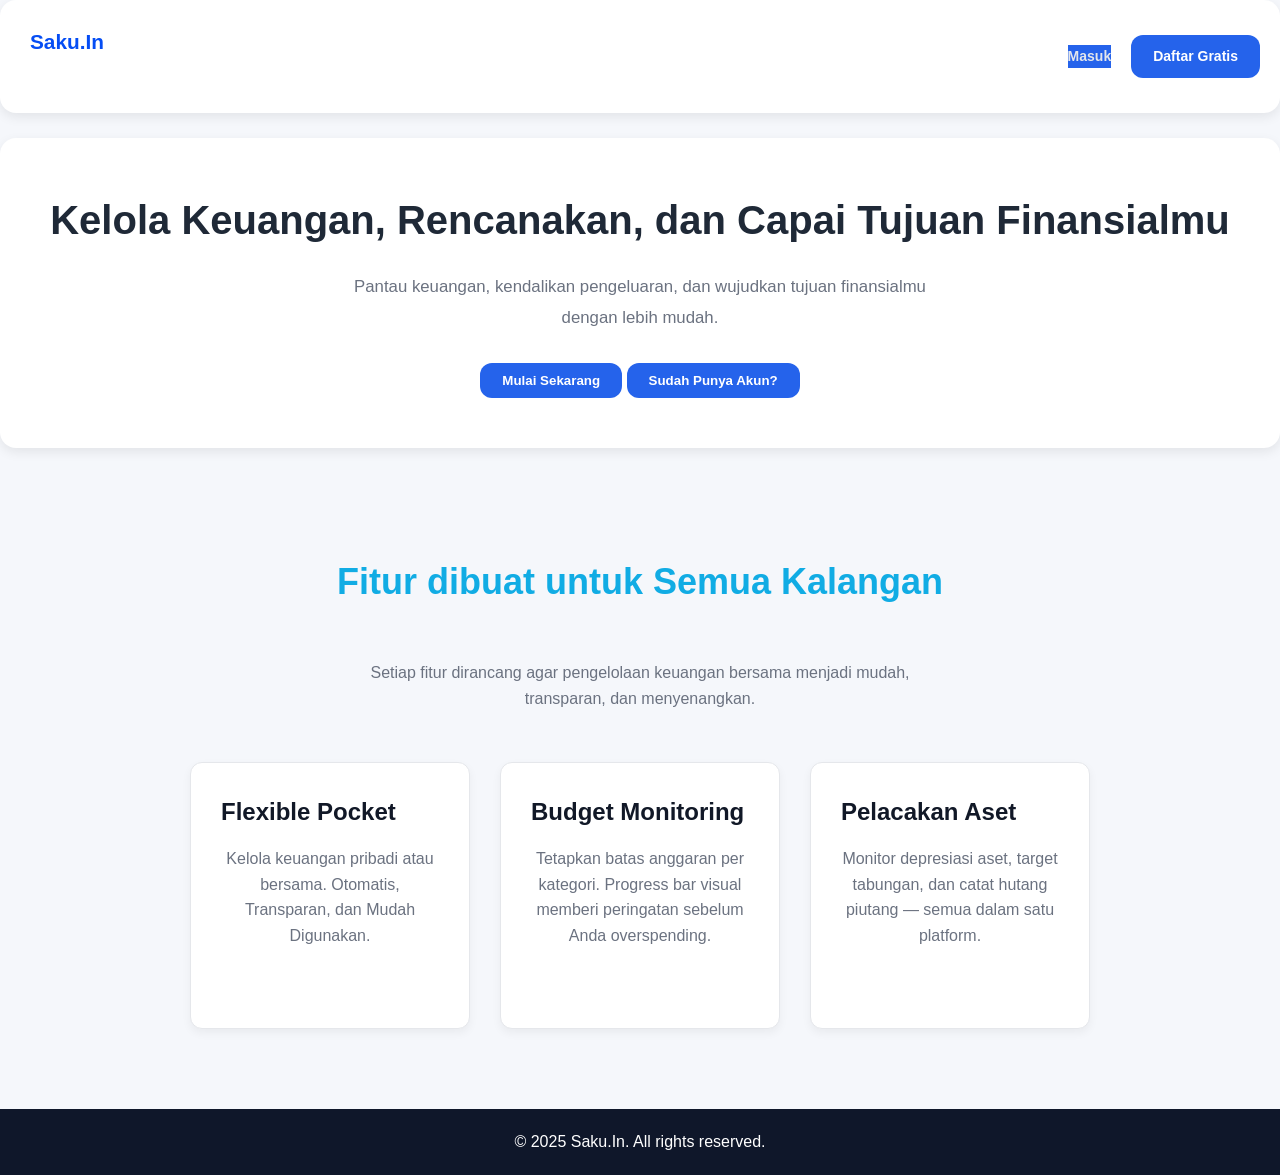
==== bp_pages/index.html @ 8714f8ba "rename file" ====
<!DOCTYPE html>
<html lang="en">
<head>
    <meta charset="UTF-8">
    <meta name="viewport" content="width=device-width, initial-scale=1.0">
    <title>Saku.In - Budget Planner</title>
    <link rel="stylesheet" href="../css/style.css"/>
</head>
<body>
    <header class="navbar">
        <h1 class="logo">Saku.In</h1>
        <nav class="cta">
            <a href="../bp_pages/1-login.html" class="btn-primary">Masuk</a>
            <a href="../bp_pages/1-login.html" class="btn-secondary">Daftar Gratis</a>
        </nav>
    </header>
    <main>
        <section class="hero">
            <h1>Kelola Keuangan, Rencanakan, dan Capai Tujuan Finansialmu </h1>
            <p class="detail-info"
            >
            Pantau keuangan, kendalikan pengeluaran, dan wujudkan tujuan finansialmu dengan lebih mudah.
        </p>
            <button class="btn-primary">Mulai Sekarang</button>
            <button>Sudah Punya Akun?</button>
            <br>
        </section>

        <section class="features">
            <h2>Fitur dibuat untuk Semua Kalangan</h2>
            <p>Setiap fitur dirancang agar pengelolaan keuangan bersama menjadi mudah, transparan, dan menyenangkan.</p>
            <div class="feature-container">
                <article>
                    <h3>Flexible Pocket</h3>
                    <p>Kelola keuangan pribadi atau bersama. Otomatis, Transparan, dan Mudah Digunakan.</p>
                </article>
                <article>
                    <h3>Budget Monitoring</h3>
                    <p>Tetapkan batas anggaran per kategori. Progress bar visual memberi peringatan sebelum Anda overspending.</p>
                </article>
                <article>
                    <h3>Pelacakan Aset</h3>
                    <p>Monitor depresiasi aset, target tabungan, dan catat hutang piutang — semua dalam satu platform.</p>
                </article>
            </div>
        </section>
    </main>
        <footer>
            <p>&copy; 2025 Saku.In. All rights reserved.</p>
        </footer>
</body>
</html>
---- css/style.css ----
* {
    margin: 0;
    padding: 0;
    box-sizing: border-box;     
}

body {
    font-family: 'Plus Jakarta Sans', Tahoma, Geneva, Verdana, sans-serif;
    background-color: #122046;
    color:#0f172a;
}

.navbar {
    display: flex;
    justify-content: space-between;
    align-items: center;
    padding: 20px 60px;
}

.cta {
    display: flex;
    align-items: center;
    gap: 20px;
}

.cta a {
    text-decoration: none;
    font-weight: 600;
}

.cta a:hover {
    color: #2563eb;
    font-weight: bold;
}

.cta a:first-child {
    color: #e3e6ec;
}   

.btn-primary {
    color: white;
}

.btn-primary:hover {
    color: #1d4ed8;
    font-weight: bold;
}

.btn-secondary {
    background: #2563eb;
    color: #f5f5f7;
    padding: 10px 22px;
    border-radius: 12px;
    transition: 0.3s;
}

.btn-secondary:hover {
    background: #1d4ed8;
    color: #f5f5f7;
    font-weight: bold;
}

.logo {
    margin: 0;
    font-size: 30px;
    font-weight: bold;
    color: #054df4;
}

.cta {
    list-style: none;
    display: flex;
    gap: 20px;
}

.cta a {
    text-decoration: none;
    color: #ffffff;
    font-size: 14px;
}

.cta a:hover {
    color: #2563eb;
    font-weight: bold;
}

.hero {
    background-color: #f4f5ff;
    padding: 120px 20px;
    text-align: center;
}

.hero h1 {
    font-size: 52px;
    font-weight: 700;
    margin-bottom: 20px;
    color: #111827;
}

.detail-info {
    max-width: 600px;
    margin: 0 auto 30px;
    color: #6b7280;
    line-height: 1.8;
}

.hero button {
    padding: 10px 22px;
    color: white;
    font-weight: 600;
    background-color: #2563eb;
    border: none;
    border-radius: 12px;
    cursor: pointer;
    gap: 20px;
}

.hero button:hover {
    background-color: #9bb3f3;
}

.features {
    padding: 80px 50px;
    color: #e5e7eb;
    justify-content: center;
}

.features p {
    text-align: center;
    max-width: 600px;
    margin: 0 auto 50px;
    color: #6b7280;
}
.features h2 {
    text-align: center;
    font-size: 36px;
    margin-bottom: 50px;
    color: #11ace4;
}

.features h3 {
    font-size: 24px;
    margin-bottom: 15px;
    color: #111827;
    justify-content: center;
}

.feature-container {
    display: flex;
    gap: 30px;
    justify-content: center;
}   

.icon {
    display:block;
    font-size: 28px;
    margin-bottom: 15px;
}
.feature-container article {
    width: 280px;
    padding: 30px;
    background-color: white;
    border: 1px solid #e5e7eb;
    border-radius: 12px;
    box-shadow: 0 4px 10px rgba(0,0,0,0.05);
}

.feature-container h3 {
    margin-bottom: 15px;
}

.feature-container p {
    color: #6b7280;
    line-height: 1.6;
}

footer {
    background-color: #0f172a;
    color: white;
    text-align: center;
    padding: 20px;
}

/* ==========================================
   BUDGET PLANNER - COMPLETE STYLE
========================================== */

:root {
    --primary: #2563EB;
    --success: #10B981;
    --danger: #EF4444;
    --warning: #F59E0B;
    --purple: #8B5CF6;
    
    --sidebar: #1E293B;
    --sidebar-hover: #334155;
    
    --background: #F5F7FB;
    --card: #FFFFFF;
    
    --text: #1F2937;
    --text-light: #6B7280;
    
    --shadow: 0 4px 12px rgba(0,0,0,.08);
    --shadow-lg: 0 8px 24px rgba(0,0,0,.12);
    
    --radius: 16px;
    --radius-sm: 8px;
}

/* ==========================================
   RESET
========================================== */

* {
    margin: 0;
    padding: 0;
    box-sizing: border-box;
}

html {
    scroll-behavior: smooth;
}

body {
    font-family: 'Segoe UI', Tahoma, Geneva, Verdana, sans-serif;
    background: var(--background);
    color: var(--text);
    min-height: 100vh;
    transition: 0.3s ease;
    line-height: 1.6;
}

/* ==========================================
   WRAPPER & LAYOUT
========================================== */

.wrapper {
    display: flex;
    min-height: 100vh;
    gap: 0;
}

/* ==========================================
   SIDEBAR
========================================== */

.sidebar {
    width: 260px;
    background: var(--sidebar);
    color: white;
    padding: 25px 20px;
    position: fixed;
    height: 100vh;
    overflow-y: auto;
    box-shadow: 2px 0 8px rgba(0, 0, 0, 0.1);
}

.sidebar h3,
.logo {
    text-align: center;
    margin-bottom: 30px;
    font-weight: bold;
    font-size: 1.3rem;
    padding: 10px;
    border-radius: var(--radius-sm);
    background: rgba(255, 255, 255, 0.1);
}

.sidebar ul {
    list-style: none;
    display: flex;
    flex-direction: column;
    gap: 8px;
    padding: 0;
}

.sidebar li {
    margin: 0;
}

.sidebar a {
    display: flex;
    align-items: center;
    gap: 12px;
    text-decoration: none;
    color: #CBD5E1;
    padding: 12px 15px;
    border-radius: var(--radius-sm);
    transition: 0.3s ease;
    font-weight: 500;
    cursor: pointer;
}

.sidebar a:hover {
    background: var(--sidebar-hover);
    color: white;
    transform: translateX(5px);
}

.sidebar a.active {
    background: var(--primary);
    color: white;
    box-shadow: 0 2px 8px rgba(37, 99, 235, 0.4);
}

.sidebar i {
    font-size: 1.1rem;
}

/* ==========================================
   CONTENT
========================================== */

.content {
    flex: 1;
    margin-left: 260px;
    padding: 25px;
    background: var(--background);
    overflow-y: auto;
}

/* ==========================================
   NAVBAR
========================================== */

.navbar {
    background: white;
    padding: 15px 20px;
    border-radius: var(--radius);
    box-shadow: var(--shadow);
    display: flex;
    justify-content: space-between;
    align-items: center;
    margin-bottom: 25px;
}

.navbar h4 {
    margin: 0;
    font-size: 1.3rem;
    font-weight: 600;
}

.content h2 {
    font-size: 2rem;
    font-weight: bold;
    margin-bottom: 25px;
    color: var(--text);
}

.content h4 {
    font-weight: 600;
    color: var(--text);
}

/* ==========================================
   CARDS
========================================== */

.card {
    border: none;
    border-radius: var(--radius);
    box-shadow: var(--shadow);
    background: white;
    transition: 0.3s ease;
    border: 1px solid rgba(0, 0, 0, 0.05);
}

.card:hover {
    box-shadow: var(--shadow-lg);
    transform: translateY(-2px);
}

.card h5 {
    font-weight: 600;
    margin-bottom: 20px;
    color: var(--text);
    font-size: 1.1rem;
}

.card h6 {
    font-weight: 500;
    font-size: 0.85rem;
    margin-bottom: 0;
}

.card p {
    margin: 0;
    color: var(--text-light);
}

/* ==========================================
   DASHBOARD CARDS
========================================== */

.dashboard-card {
    padding: 25px;
    color: white;
    border-radius: var(--radius);
    border: none;
    cursor: pointer;
    position: relative;
    overflow: hidden;
    transition: 0.3s ease;
}

.dashboard-card::before {
    content: '';
    position: absolute;
    top: 0;
    right: -20px;
    width: 100px;
    height: 100px;
    opacity: 0.1;
    border-radius: 50%;
}

.dashboard-card h6 {
    opacity: 0.9;
    font-size: 0.9rem;
    margin-bottom: 10px;
}

.dashboard-card h3 {
    margin: 10px 0 0 0;
    font-weight: bold;
    font-size: 1.8rem;
}

.dashboard-card:hover {
    transform: translateY(-4px);
    box-shadow: 0 8px 20px rgba(0, 0, 0, 0.15);
}

/* ==========================================
   CARD COLORS
========================================== */

.balance {
    background: linear-gradient(135deg, var(--primary) 0%, #1e40af 100%);
}

.income {
    background: linear-gradient(135deg, var(--success) 0%, #059669 100%);
}

.expense {
    background: linear-gradient(135deg, var(--danger) 0%, #dc2626 100%);
}

.category {
    background: linear-gradient(135deg, var(--purple) 0%, #7c3aed 100%);
}

/* ==========================================
   FORMS & INPUTS
========================================== */

.form-control,
.form-select {
    border: 1.5px solid #E5E7EB;
    border-radius: var(--radius-sm);
    padding: 10px 15px;
    font-size: 0.95rem;
    transition: 0.3s ease;
    background: white;
}

.form-control:focus,
.form-select:focus {
    border-color: var(--primary);
    box-shadow: 0 0 0 3px rgba(37, 99, 235, 0.1);
    outline: none;
}

.form-control::placeholder {
    color: var(--text-light);
}

input[type="text"],
input[type="email"],
input[type="password"],
input[type="number"],
input[type="date"],
textarea {
    font-size: 0.95rem;
}

textarea {
    resize: vertical;
    min-height: 100px;
    font-family: inherit;
}

.form-label {
    font-weight: 600;
    margin-bottom: 8px;
    color: var(--text);
}

/* ==========================================
   BUTTONS
========================================== */

.btn {
    border-radius: var(--radius-sm);
    padding: 10px 20px;
    font-weight: 600;
    border: none;
    transition: 0.3s ease;
    cursor: pointer;
    font-size: 0.95rem;
}

.btn-primary {
    background: var(--primary);
    color: white;
}

.btn-primary:hover {
    background: #1e40af;
    transform: translateY(-2px);
    box-shadow: 0 4px 12px rgba(37, 99, 235, 0.3);
    color: white;
}

.btn-success {
    background: var(--success);
    color: white;
}

.btn-success:hover {
    background: #059669;
    transform: translateY(-2px);
    color: white;
}

.btn-danger {
    background: var(--danger);
    color: white;
}

.btn-danger:hover {
    background: #dc2626;
    transform: translateY(-2px);
    color: white;
}

.btn-warning {
    background: var(--warning);
    color: white;
}

.btn-warning:hover {
    background: #d97706;
    transform: translateY(-2px);
    color: white;
}

.btn-outline-dark {
    border: 2px solid var(--text);
    color: var(--text);
    background: transparent;
}

.btn-outline-dark:hover {
    background: var(--text);
    color: white;
}

.btn-small {
    padding: 6px 12px;
    font-size: 0.85rem;
}

/* ==========================================
   TABLES
========================================== */

.table {
    margin-bottom: 0;
    border-collapse: collapse;
}

.table thead {
    background: #F3F4F6;
    border-bottom: 2px solid #E5E7EB;
}

.table th {
    font-weight: 600;
    color: var(--text);
    padding: 15px;
    text-transform: uppercase;
    font-size: 0.85rem;
    letter-spacing: 0.5px;
}

.table td {
    padding: 15px;
    border-bottom: 1px solid #E5E7EB;
    vertical-align: middle;
}

.table tbody tr {
    transition: 0.2s ease;
}

.table tbody tr:hover {
    background: #F9FAFB;
}

.table-striped tbody tr:nth-of-type(odd) {
    background-color: rgba(0, 0, 0, 0.02);
}

/* ==========================================
   BADGES
========================================== */

.badge,
.badge-category {
    border-radius: 20px;
    padding: 6px 14px;
    font-size: 0.85rem;
    font-weight: 600;
    letter-spacing: 0.5px;
}

.badge-primary {
    background: #DBEAFE;
    color: #0C2340;
}

.badge-success {
    background: #D1FAE5;
    color: #065F46;
}

.badge-danger {
    background: #FEE2E2;
    color: #7F1D1D;
}

.badge-warning {
    background: #FEF3C7;
    color: #78350F;
}

.badge-category {
    background: var(--primary);
    color: white;
    padding: 6px 12px;
}

/* ==========================================
   ALERTS
========================================== */

.alert {
    border-radius: var(--radius-sm);
    border: none;
    padding: 15px 20px;
    margin-bottom: 15px;
    font-weight: 500;
}

.alert-success {
    background: #D1FAE5;
    color: #065F46;
}

.alert-danger {
    background: #FEE2E2;
    color: #7F1D1D;
}

.alert-warning {
    background: #FEF3C7;
    color: #78350F;
}

.alert-info {
    background: #DBEAFE;
    color: #0C2340;
}

/* ==========================================
   TRANSACTION LIST
========================================== */

.transaction-item {
    display: flex;
    justify-content: space-between;
    align-items: center;
    padding: 15px;
    border-bottom: 1px solid #E5E7EB;
    transition: 0.2s ease;
}

.transaction-item:hover {
    background: #F9FAFB;
}

.transaction-item:last-child {
    border-bottom: none;
}

.transaction-icon {
    width: 45px;
    height: 45px;
    border-radius: 50%;
    display: flex;
    align-items: center;
    justify-content: center;
    color: white;
    font-size: 1.2rem;
    margin-right: 15px;
}

.transaction-info {
    flex: 1;
}

.transaction-info h6 {
    margin: 0;
    font-weight: 600;
    color: var(--text);
}

.transaction-info p {
    margin: 5px 0 0 0;
    font-size: 0.85rem;
    color: var(--text-light);
}

.transaction-amount {
    font-weight: bold;
    font-size: 1.1rem;
}

.transaction-amount.income {
    color: var(--success);
}

.transaction-amount.expense {
    color: var(--danger);
}

/* ==========================================
   CHARTS
========================================== */

canvas {
    max-height: 350px;
}

.chart-container {
    position: relative;
    height: 300px;
    margin: 20px 0;
}

/* ==========================================
   BUDGET STATUS
========================================== */

.budget-safe {
    color: var(--success);
    font-weight: bold;
}

.budget-warning {
    color: var(--warning);
    font-weight: bold;
}

.budget-danger {
    color: var(--danger);
    font-weight: bold;
}

#budgetAlert {
    margin-top: 15px;
}

/* ==========================================
   STAT CARD
========================================== */

.stat-card {
    text-align: center;
    padding: 20px;
}

.stat-card h2 {
    font-weight: bold;
}

/* ==========================================
   HERO SECTION (HOME PAGE)
========================================== */

.hero {
    padding: 50px 40px;
    text-align: center;
    margin-bottom: 25px;
    background: white;
    border-radius: var(--radius);
    box-shadow: var(--shadow);
}

.hero h1 {
    font-size: 2.5rem;
    font-weight: bold;
    margin-bottom: 20px;
    color: var(--text);
}

.hero p {
    font-size: 1.05rem;
    color: var(--text-light);
    line-height: 1.8;
    margin-bottom: 30px;
}

.hero .btn {
    margin: 0 10px;
}

/* ==========================================
   TEXT UTILITIES
========================================== */

.text-muted {
    color: var(--text-light) !important;
}

.text-primary {
    color: var(--primary) !important;
}

.text-success {
    color: var(--success) !important;
}

.text-danger {
    color: var(--danger) !important;
}

.text-warning {
    color: var(--warning) !important;
}

.text-bold {
    font-weight: bold;
}

.text-center {
    text-align: center;
}

.fw-bold {
    font-weight: bold;
}

/* ==========================================
   SPACING UTILITIES
========================================== */

.mt-1 { margin-top: 0.5rem; }
.mt-2 { margin-top: 1rem; }
.mt-3 { margin-top: 1.5rem; }
.mt-4 { margin-top: 2rem; }
.mb-0 { margin-bottom: 0; }
.mb-1 { margin-bottom: 0.5rem; }
.mb-2 { margin-bottom: 1rem; }
.mb-3 { margin-bottom: 1.5rem; }
.mb-4 { margin-bottom: 2rem; }

.p-3 { padding: 1.5rem; }
.p-4 { padding: 2rem; }

.gap-3 { gap: 1.5rem; }

/* ==========================================
   ROW & GRID
========================================== */

.row {
    gap: 20px;
}

.col-md-3,
.col-md-4,
.col-md-6,
.col-md-8,
.col-md-12 {
    margin-bottom: 0;
}

/* ==========================================
   DARK MODE
========================================== */

.dark-mode {
    background: #0F172A;
    color: #E2E8F0;
}

.dark-mode body {
    background: #0F172A;
    color: #E2E8F0;
}

.dark-mode .content {
    background: #0F172A;
}

.dark-mode .navbar {
    background: #1E293B;
    color: white;
}

.dark-mode .card {
    background: #1E293B;
    color: #E2E8F0;
    border-color: #334155;
}

.dark-mode .card:hover {
    box-shadow: 0 8px 20px rgba(0, 0, 0, 0.4);
}

.dark-mode .table {
    color: #E2E8F0;
}

.dark-mode .table thead {
    background: #334155;
}

.dark-mode .table th {
    color: #CBD5E1;
}

.dark-mode .table td {
    border-bottom-color: #334155;
}

.dark-mode .table tbody tr:hover {
    background: #334155;
}

.dark-mode .form-control,
.dark-mode .form-select {
    background: #334155;
    color: white;
    border-color: #475569;
}

.dark-mode .form-control:focus,
.dark-mode .form-select:focus {
    background: #334155;
    border-color: var(--primary);
    box-shadow: 0 0 0 3px rgba(37, 99, 235, 0.1);
}

.dark-mode .form-control::placeholder {
    color: #94A3B8;
}

.dark-mode input[type="text"],
.dark-mode input[type="number"],
.dark-mode input[type="date"],
.dark-mode input[type="email"],
.dark-mode input[type="password"],
.dark-mode textarea {
    background: #334155;
    color: white;
    border: 1px solid #475569 !important;
}

.dark-mode input[type="text"]:focus,
.dark-mode input[type="number"]:focus,
.dark-mode input[type="date"]:focus,
.dark-mode input[type="email"]:focus,
.dark-mode input[type="password"]:focus,
.dark-mode textarea:focus {
    border-color: var(--primary) !important;
    background: #334155;
}

.dark-mode .transaction-item {
    border-bottom-color: #334155;
}

.dark-mode .transaction-item:hover {
    background: #334155;
}

.dark-mode .transaction-info h6 {
    color: #E2E8F0;
}

.dark-mode .transaction-info p {
    color: #94A3B8;
}

.dark-mode .text-muted {
    color: #94A3B8 !important;
}

.dark-mode .alert-success {
    background: rgba(16, 185, 129, 0.2);
    color: #86EFAC;
}

.dark-mode .alert-danger {
    background: rgba(239, 68, 68, 0.2);
    color: #FCA5A5;
}

.dark-mode .alert-warning {
    background: rgba(245, 158, 11, 0.2);
    color: #FDBF4E;
}

.dark-mode .alert-info {
    background: rgba(37, 99, 235, 0.2);
    color: #93C5FD;
}

.dark-mode .badge-primary {
    background: rgba(37, 99, 235, 0.2);
    color: #93C5FD;
}

.dark-mode .badge-success {
    background: rgba(16, 185, 129, 0.2);
    color: #86EFAC;
}

.dark-mode .badge-danger {
    background: rgba(239, 68, 68, 0.2);
    color: #FCA5A5;
}

.dark-mode .hero {
    background: #1E293B;
    color: #E2E8F0;
}

.dark-mode .hero h1 {
    color: #E2E8F0;
}

.dark-mode .hero p {
    color: #CBD5E1;
}

/* ==========================================
   SCROLLBAR
========================================== */

::-webkit-scrollbar {
    width: 8px;
}

::-webkit-scrollbar-track {
    background: #F1F5F9;
}

::-webkit-scrollbar-thumb {
    background: #CBD5E1;
    border-radius: 10px;
}

::-webkit-scrollbar-thumb:hover {
    background: #94A3B8;
}

.dark-mode ::-webkit-scrollbar-track {
    background: #1E293B;
}

.dark-mode ::-webkit-scrollbar-thumb {
    background: #475569;
}

/* ==========================================
   ANIMATIONS
========================================== */

@keyframes fadeIn {
    from {
        opacity: 0;
        transform: translateY(10px);
    }
    to {
        opacity: 1;
        transform: translateY(0);
    }
}

@keyframes slideIn {
    from {
        transform: translateX(-20px);
        opacity: 0;
    }
    to {
        transform: translateX(0);
        opacity: 1;
    }
}

@keyframes spin {
    to {
        transform: rotate(360deg);
    }
}

.card {
    animation: fadeIn 0.3s ease;
}

.sidebar a {
    animation: slideIn 0.3s ease;
}

/* ==========================================
   UTILITY CLASSES
========================================== */

.w-100 {
    width: 100%;
}

.d-flex {
    display: flex;
}

.justify-content-between {
    justify-content: space-between;
}

.align-items-center {
    align-items: center;
}

.flex-wrap {
    flex-wrap: wrap;
}

.container-fluid {
    width: 100%;
}

.bg-white {
    background: white;
}

.shadow-sm {
    box-shadow: 0 2px 8px rgba(0, 0, 0, 0.06);
}

.shadow {
    box-shadow: var(--shadow);
}

.shadow-lg {
    box-shadow: var(--shadow-lg);
}

.rounded {
    border-radius: var(--radius);
}

.px-3 {
    padding-left: 1.5rem;
    padding-right: 1.5rem;
}

.py-2 {
    padding-top: 0.5rem;
    padding-bottom: 0.5rem;
}

/* ==========================================
   RESPONSIVE DESIGN
========================================== */

@media (max-width: 992px) {
    .sidebar {
        width: 220px;
        padding: 20px 15px;
    }
    
    .content {
        margin-left: 220px;
        padding: 20px;
    }
    
    .dashboard-card h3 {
        font-size: 1.5rem;
    }
}

@media (max-width: 768px) {
    .wrapper {
        flex-direction: column;
    }
    
    .sidebar {
        width: 100%;
        height: auto;
        position: static;
        padding: 15px;
        display: flex;
        justify-content: space-between;
        align-items: center;
        flex-wrap: wrap;
        gap: 10px;
    }
    
    .sidebar h3,
    .logo {
        margin-bottom: 0;
        flex: 1 1 100%;
    }
    
    .sidebar ul {
        flex-direction: row;
        gap: 5px;
        flex: 1 1 100%;
    }
    
    .sidebar a {
        padding: 8px 10px;
        font-size: 0.85rem;
        gap: 5px;
    }
    
    .sidebar i {
        font-size: 0.9rem;
    }
    
    .content {
        margin-left: 0;
        padding: 15px;
    }
    
    .navbar {
        padding: 10px 15px;
        flex-wrap: wrap;
        gap: 10px;
    }
    
    .navbar h4 {
        font-size: 1.1rem;
    }
    
    .content h2 {
        font-size: 1.5rem;
        margin-bottom: 15px;
    }
    
    .card {
        padding: 15px;
    }
    
    .dashboard-card {
        padding: 20px;
    }
    
    .dashboard-card h3 {
        font-size: 1.3rem;
    }
    
    .hero {
        padding: 30px 20px;
    }
    
    .hero h1 {
        font-size: 1.8rem;
    }
    
    .hero p {
        font-size: 0.95rem;
    }
    
    .row {
        gap: 10px;
    }
    
    .form-control,
    .form-select,
    .btn {
        padding: 8px 12px;
        font-size: 0.9rem;
    }
    
    .table {
        font-size: 0.85rem;
    }
    
    .table th,
    .table td {
        padding: 10px;
    }
    
    .transaction-item {
        padding: 10px;
    }
}

@media (max-width: 576px) {
    .content {
        padding: 10px;
    }
    
    .card {
        margin-bottom: 15px;
    }
    
    .dashboard-card h3 {
        font-size: 1.2rem;
    }
    
    .form-control,
    .form-select {
        font-size: 16px;
    }
    
    .hero h1 {
        font-size: 1.5rem;
    }
    
    .btn {
        width: 100%;
        margin-bottom: 10px;
    }
    
    .table {
        font-size: 0.8rem;
    }
    
    .transaction-item {
        flex-direction: column;
        align-items: flex-start;
    }
    
    .transaction-amount {
        margin-top: 10px;
        align-self: flex-end;
    }
}
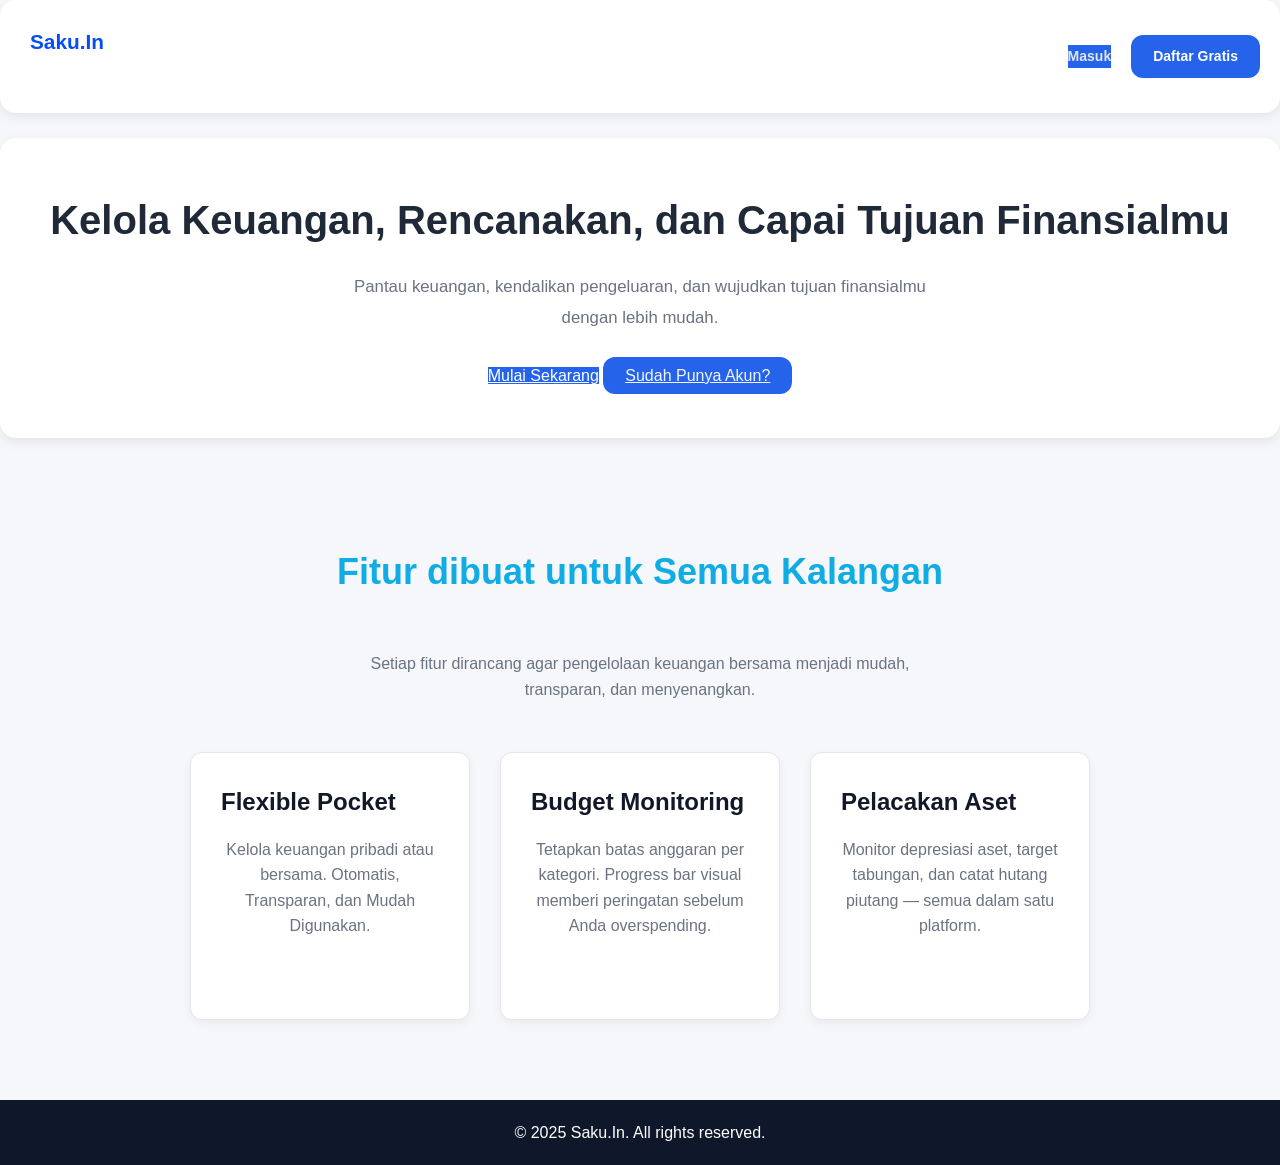
==== commit 15145e07: "link ctabutton" ====
--- a/bp_pages/index.html
+++ b/bp_pages/index.html
@@ -21,8 +21,8 @@
             >
             Pantau keuangan, kendalikan pengeluaran, dan wujudkan tujuan finansialmu dengan lebih mudah.
         </p>
-            <button class="btn-primary">Mulai Sekarang</button>
-            <button>Sudah Punya Akun?</button>
+            <a href="../bp_pages/dashboard.html" class="btn-primary">Mulai Sekarang</a>
+            <a href="../bp_pages/login.html" class="btn-secondary">Sudah Punya Akun?</a>
             <br>
         </section>
 
